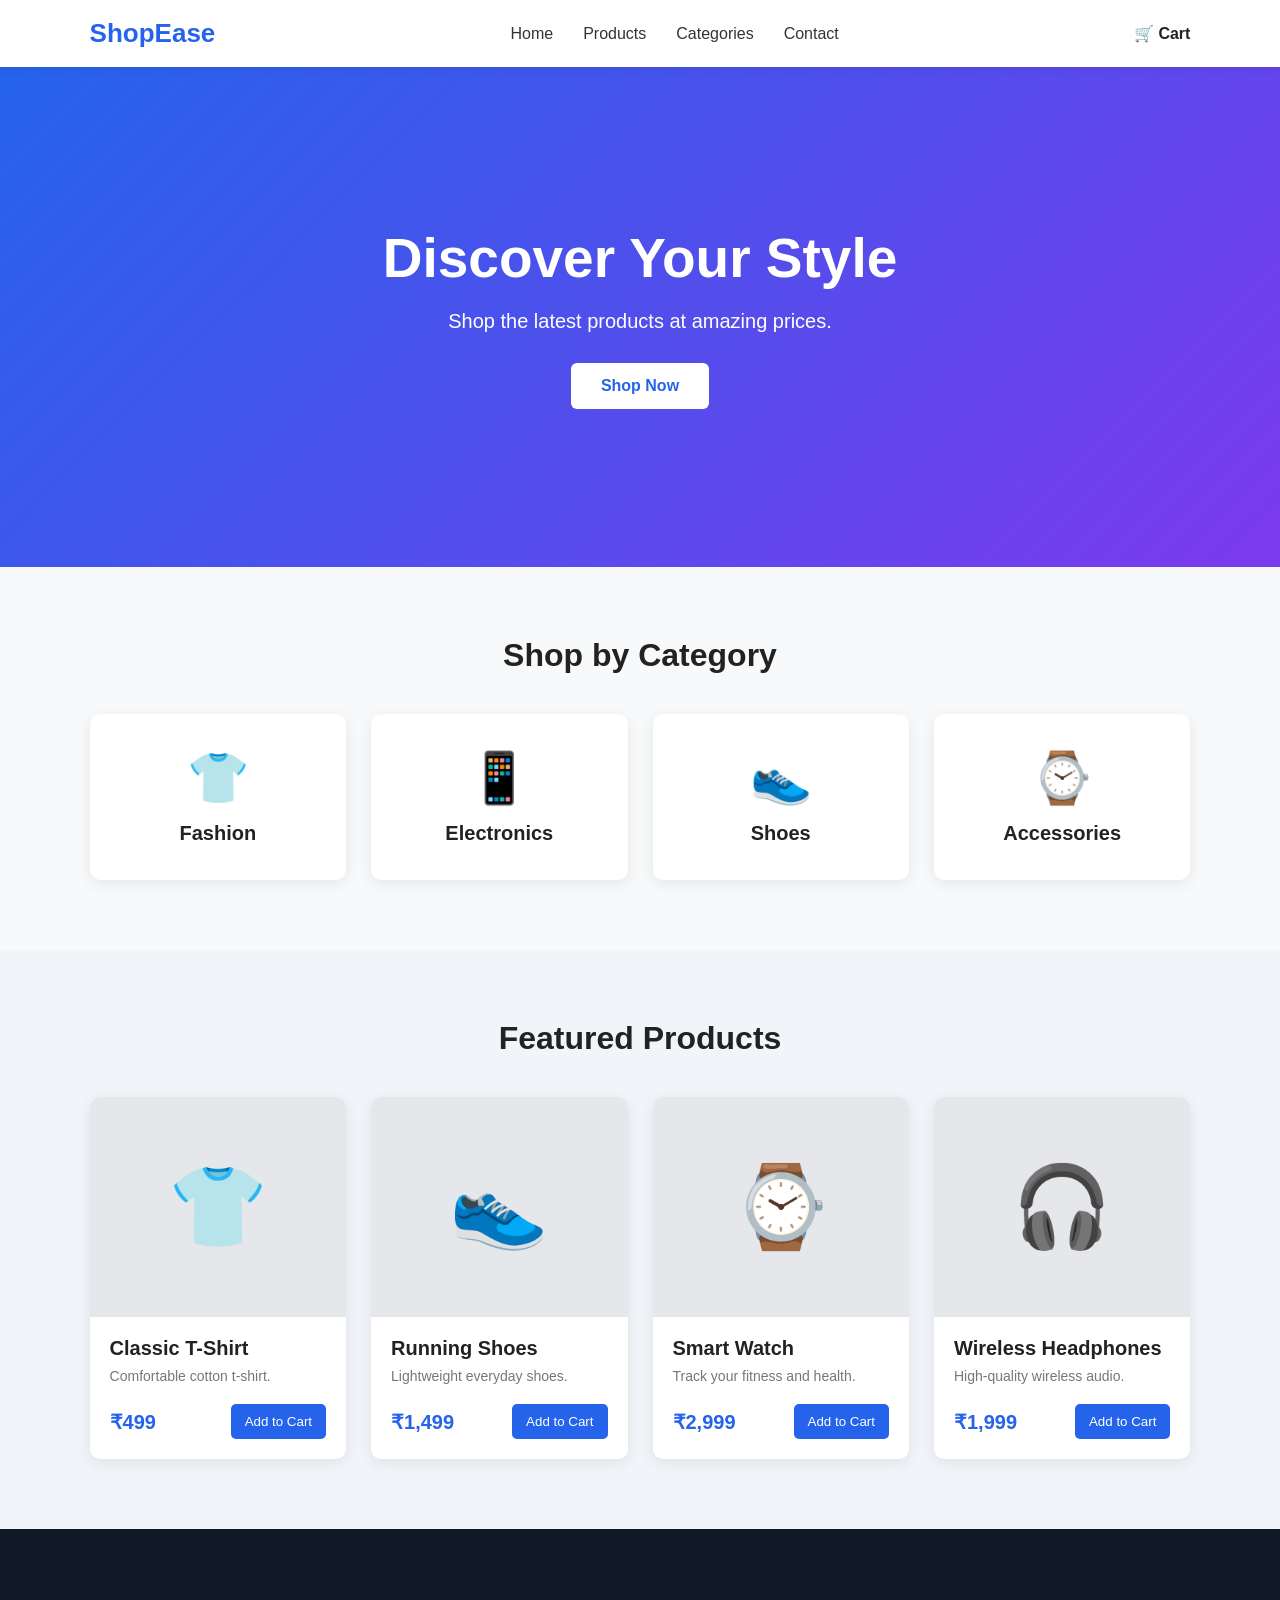
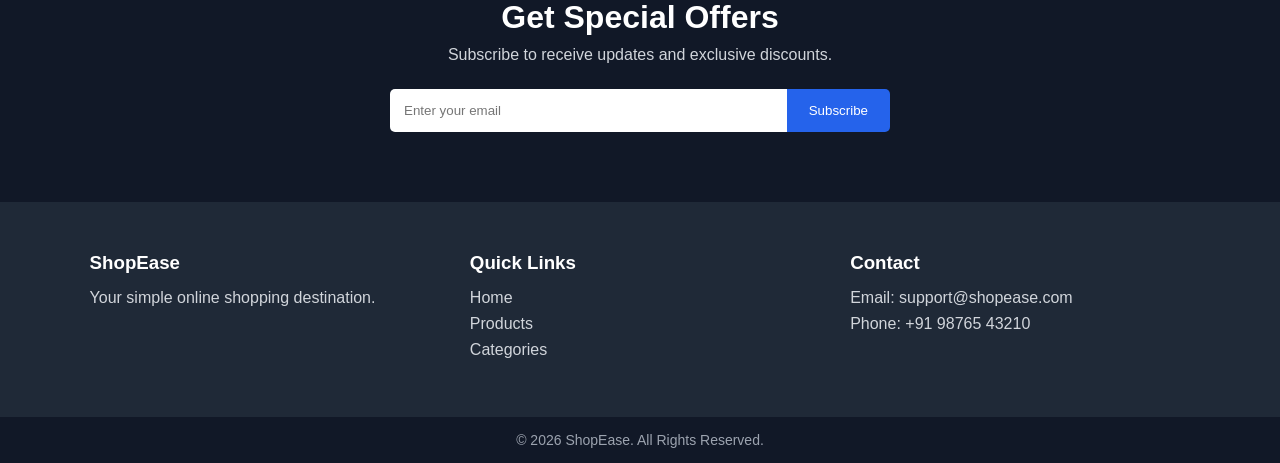
==== index.html @ 29c27fd0 "initial commit" ====
<!DOCTYPE html>
<html lang="en">
<head>
    <meta charset="UTF-8">
    <meta name="viewport" content="width=device-width, initial-scale=1.0">
    <title>ShopEase - E-Commerce</title>

    <!-- CSS -->
    <link rel="stylesheet" href="./styles/index.css">
</head>
<body>

    <!-- Header -->
    <header>
        <div class="logo">ShopEase</div>

        <nav>
            <a href="#">Home</a>
            <a href="#products">Products</a>
            <a href="#categories">Categories</a>
            <a href="#contact">Contact</a>
        </nav>

        <div class="cart">
            🛒 Cart
        </div>
    </header>

    <!-- Hero Section -->
    <section class="hero">
        <div class="hero-content">
            <h1>Discover Your Style</h1>
            <p>Shop the latest products at amazing prices.</p>
            <a href="#products" class="btn">Shop Now</a>
        </div>
    </section>

    <!-- Categories -->
    <section id="categories" class="section">
        <h2>Shop by Category</h2>

        <div class="categories">
            <div class="category">
                <div class="category-icon">👕</div>
                <h3>Fashion</h3>
            </div>

            <div class="category">
                <div class="category-icon">📱</div>
                <h3>Electronics</h3>
            </div>

            <div class="category">
                <div class="category-icon">👟</div>
                <h3>Shoes</h3>
            </div>

            <div class="category">
                <div class="category-icon">⌚</div>
                <h3>Accessories</h3>
            </div>
        </div>
    </section>

    <!-- Products -->
    <section id="products" class="section products-section">
        <h2>Featured Products</h2>

        <div class="products">

            <div class="product-card">
                <div class="product-image">👕</div>
                <div class="product-info">
                    <h3>Classic T-Shirt</h3>
                    <p class="description">Comfortable cotton t-shirt.</p>
                    <div class="product-bottom">
                        <span class="price">₹499</span>
                        <button>Add to Cart</button>
                    </div>
                </div>
            </div>

            <div class="product-card">
                <div class="product-image">👟</div>
                <div class="product-info">
                    <h3>Running Shoes</h3>
                    <p class="description">Lightweight everyday shoes.</p>
                    <div class="product-bottom">
                        <span class="price">₹1,499</span>
                        <button>Add to Cart</button>
                    </div>
                </div>
            </div>

            <div class="product-card">
                <div class="product-image">⌚</div>
                <div class="product-info">
                    <h3>Smart Watch</h3>
                    <p class="description">Track your fitness and health.</p>
                    <div class="product-bottom">
                        <span class="price">₹2,999</span>
                        <button>Add to Cart</button>
                    </div>
                </div>
            </div>

            <div class="product-card">
                <div class="product-image">🎧</div>
                <div class="product-info">
                    <h3>Wireless Headphones</h3>
                    <p class="description">High-quality wireless audio.</p>
                    <div class="product-bottom">
                        <span class="price">₹1,999</span>
                        <button>Add to Cart</button>
                    </div>
                </div>
            </div>

        </div>
    </section>

    <!-- Newsletter -->
    <section class="newsletter">
        <h2>Get Special Offers</h2>
        <p>Subscribe to receive updates and exclusive discounts.</p>

        <form>
            <input type="email" placeholder="Enter your email">
            <button type="submit">Subscribe</button>
        </form>
    </section>

    <!-- Footer -->
    <footer id="contact">
        <div>
            <h3>ShopEase</h3>
            <p>Your simple online shopping destination.</p>
        </div>

        <div>
            <h3>Quick Links</h3>
            <a href="#">Home</a>
            <a href="#products">Products</a>
            <a href="#categories">Categories</a>
        </div>

        <div>
            <h3>Contact</h3>
            <p>Email: support@shopease.com</p>
            <p>Phone: +91 98765 43210</p>
        </div>
    </footer>

    <div class="copyright">
        <p>© 2026 ShopEase. All Rights Reserved.</p>
    </div>

</body>
</html>
---- styles/index.css ----
/* Reset */
* {
    margin: 0;
    padding: 0;
    box-sizing: border-box;
}

html {
    scroll-behavior: smooth;
}

body {
    font-family: Arial, Helvetica, sans-serif;
    background: #f8f9fa;
    color: #222;
}

/* Header */
header {
    width: 100%;
    background: white;
    padding: 18px 7%;
    display: flex;
    align-items: center;
    justify-content: space-between;
    box-shadow: 0 2px 10px rgba(0, 0, 0, 0.08);
    position: sticky;
    top: 0;
    z-index: 1000;
}

.logo {
    font-size: 26px;
    font-weight: bold;
    color: #2563eb;
}

nav {
    display: flex;
    gap: 30px;
}

nav a {
    text-decoration: none;
    color: #333;
    font-weight: 500;
}

nav a:hover {
    color: #2563eb;
}

.cart {
    font-weight: bold;
    cursor: pointer;
}

/* Hero */
.hero {
    min-height: 500px;
    background: linear-gradient(
        135deg,
        #2563eb,
        #7c3aed
    );

    display: flex;
    align-items: center;
    justify-content: center;
    text-align: center;
    color: white;
    padding: 40px 20px;
}

.hero-content h1 {
    font-size: 55px;
    margin-bottom: 20px;
}

.hero-content p {
    font-size: 20px;
    margin-bottom: 30px;
}

.btn {
    display: inline-block;
    background: white;
    color: #2563eb;
    text-decoration: none;
    padding: 14px 30px;
    border-radius: 6px;
    font-weight: bold;
}

.btn:hover {
    background: #f1f5f9;
}

/* Common Section */
.section {
    padding: 70px 7%;
}

.section h2 {
    text-align: center;
    font-size: 32px;
    margin-bottom: 40px;
}

/* Categories */
.categories {
    display: grid;
    grid-template-columns: repeat(4, 1fr);
    gap: 25px;
}

.category {
    background: white;
    padding: 35px 20px;
    text-align: center;
    border-radius: 10px;
    box-shadow: 0 4px 15px rgba(0, 0, 0, 0.08);
    transition: 0.3s;
}

.category:hover {
    transform: translateY(-5px);
}

.category-icon {
    font-size: 50px;
    margin-bottom: 15px;
}

.category h3 {
    font-size: 20px;
}

/* Products */
.products-section {
    background: #f1f5f9;
}

.products {
    display: grid;
    grid-template-columns: repeat(4, 1fr);
    gap: 25px;
}

.product-card {
    background: white;
    border-radius: 10px;
    overflow: hidden;
    box-shadow: 0 4px 15px rgba(0, 0, 0, 0.08);
    transition: 0.3s;
}

.product-card:hover {
    transform: translateY(-6px);
}

.product-image {
    height: 220px;
    background: #e5e7eb;
    display: flex;
    align-items: center;
    justify-content: center;
    font-size: 80px;
}

.product-info {
    padding: 20px;
}

.product-info h3 {
    font-size: 20px;
    margin-bottom: 8px;
}

.description {
    color: #777;
    font-size: 14px;
    margin-bottom: 20px;
}

.product-bottom {
    display: flex;
    align-items: center;
    justify-content: space-between;
}

.price {
    color: #2563eb;
    font-size: 20px;
    font-weight: bold;
}

.product-bottom button {
    border: none;
    background: #2563eb;
    color: white;
    padding: 10px 14px;
    border-radius: 5px;
    cursor: pointer;
}

.product-bottom button:hover {
    background: #1d4ed8;
}

/* Newsletter */
.newsletter {
    background: #111827;
    color: white;
    text-align: center;
    padding: 70px 20px;
}

.newsletter h2 {
    font-size: 32px;
    margin-bottom: 10px;
}

.newsletter p {
    color: #d1d5db;
    margin-bottom: 25px;
}

.newsletter form {
    display: flex;
    max-width: 500px;
    margin: auto;
}

.newsletter input {
    flex: 1;
    padding: 14px;
    border: none;
    outline: none;
    border-radius: 5px 0 0 5px;
}

.newsletter button {
    padding: 14px 22px;
    border: none;
    background: #2563eb;
    color: white;
    cursor: pointer;
    border-radius: 0 5px 5px 0;
}

/* Footer */
footer {
    background: #1f2937;
    color: white;
    padding: 50px 7%;
    display: grid;
    grid-template-columns: repeat(3, 1fr);
    gap: 40px;
}

footer h3 {
    margin-bottom: 15px;
}

footer p {
    color: #d1d5db;
    margin-bottom: 8px;
}

footer a {
    display: block;
    color: #d1d5db;
    text-decoration: none;
    margin-bottom: 8px;
}

footer a:hover {
    color: white;
}

.copyright {
    background: #111827;
    color: #9ca3af;
    text-align: center;
    padding: 15px;
    font-size: 14px;
}

/* Responsive Design */
@media (max-width: 900px) {

    .products {
        grid-template-columns: repeat(2, 1fr);
    }

    .categories {
        grid-template-columns: repeat(2, 1fr);
    }

    header {
        padding: 15px 4%;
    }

    nav {
        gap: 15px;
    }
}

@media (max-width: 600px) {

    header {
        flex-direction: column;
        gap: 15px;
    }

    nav {
        flex-wrap: wrap;
        justify-content: center;
    }

    .hero-content h1 {
        font-size: 38px;
    }

    .hero-content p {
        font-size: 16px;
    }

    .products,
    .categories {
        grid-template-columns: 1fr;
    }

    footer {
        grid-template-columns: 1fr;
        text-align: center;
    }

    .newsletter form {
        flex-direction: column;
        gap: 10px;
    }

    .newsletter input,
    .newsletter button {
        width: 100%;
        border-radius: 5px;
    }
}
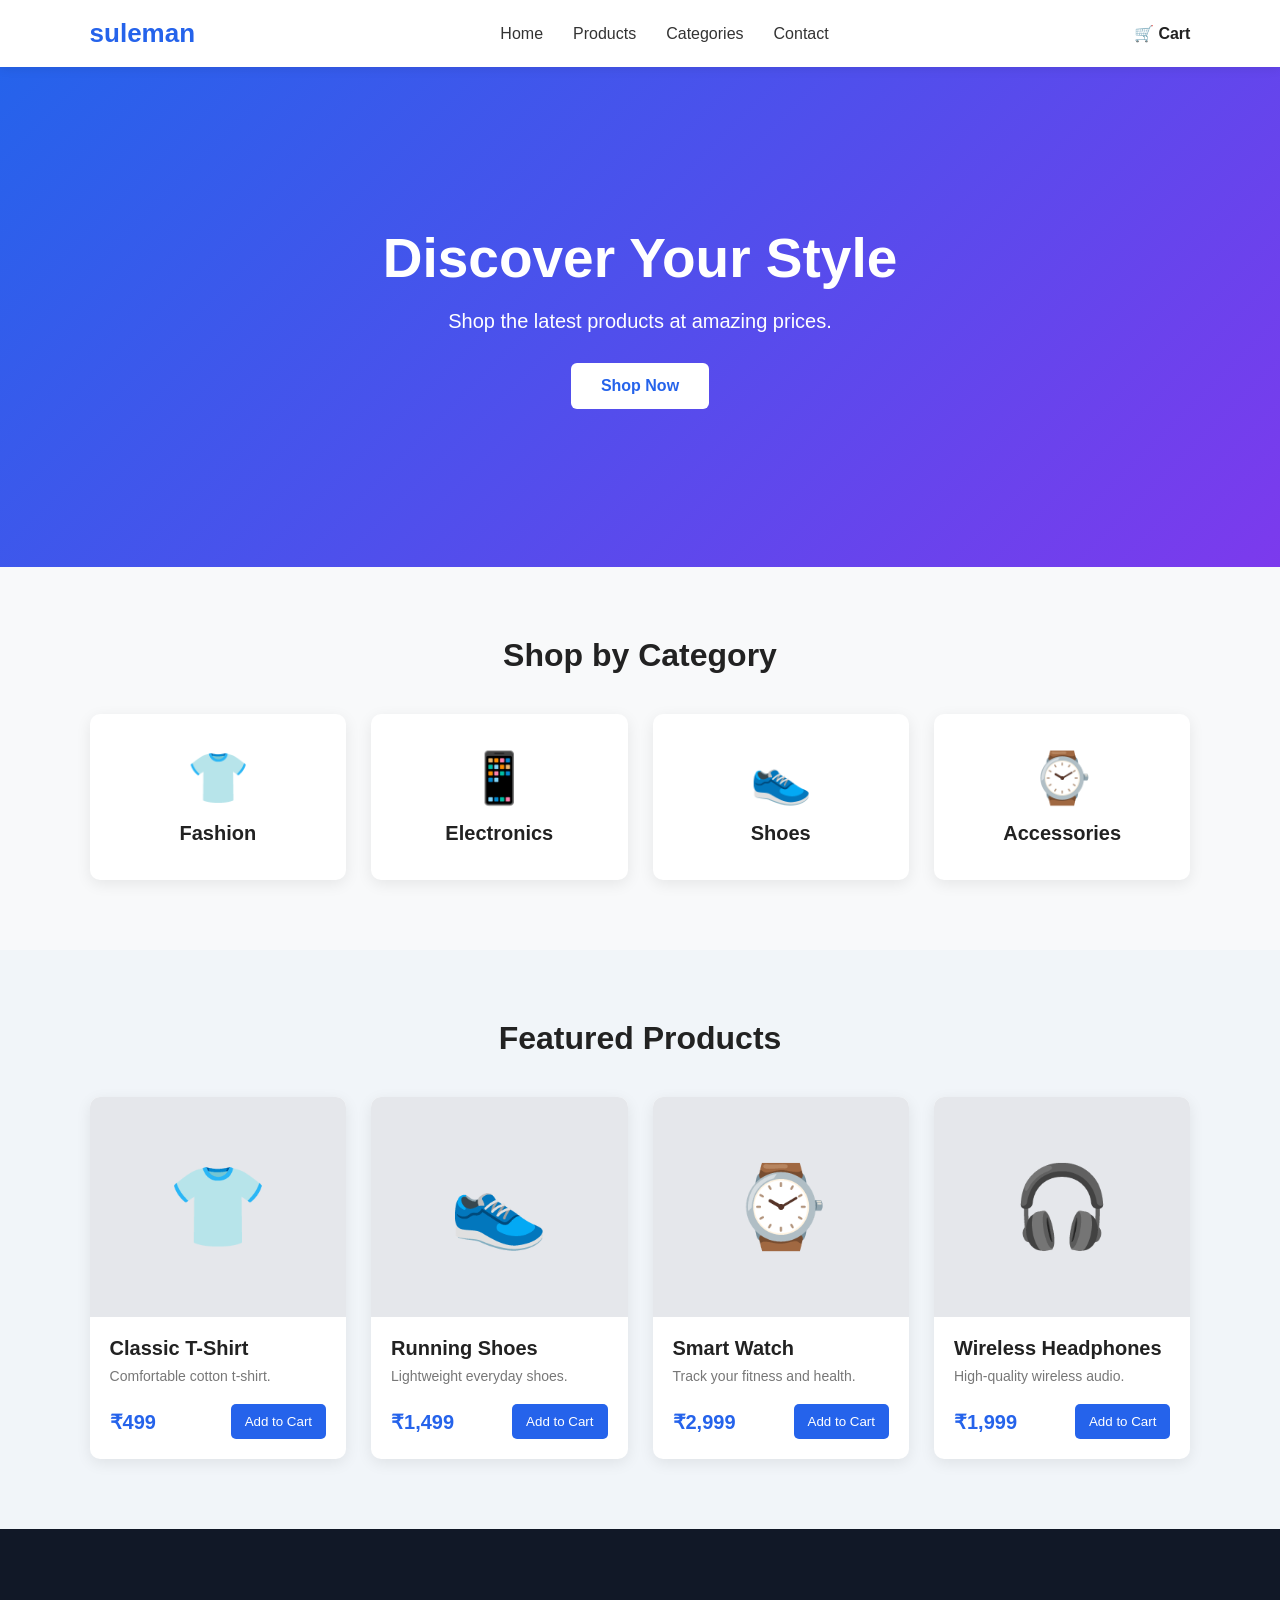
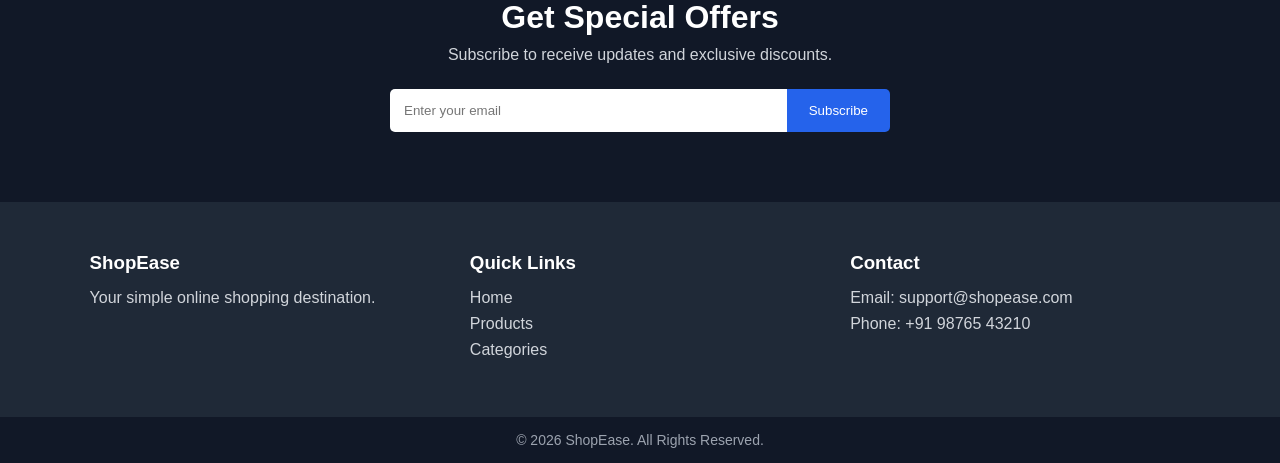
==== commit 60a1859b: "updated name of website" ====
--- a/index.html
+++ b/index.html
@@ -12,7 +12,7 @@
 
     <!-- Header -->
     <header>
-        <div class="logo">ShopEase</div>
+        <div class="logo">suleman</div>
 
         <nav>
             <a href="#">Home</a>
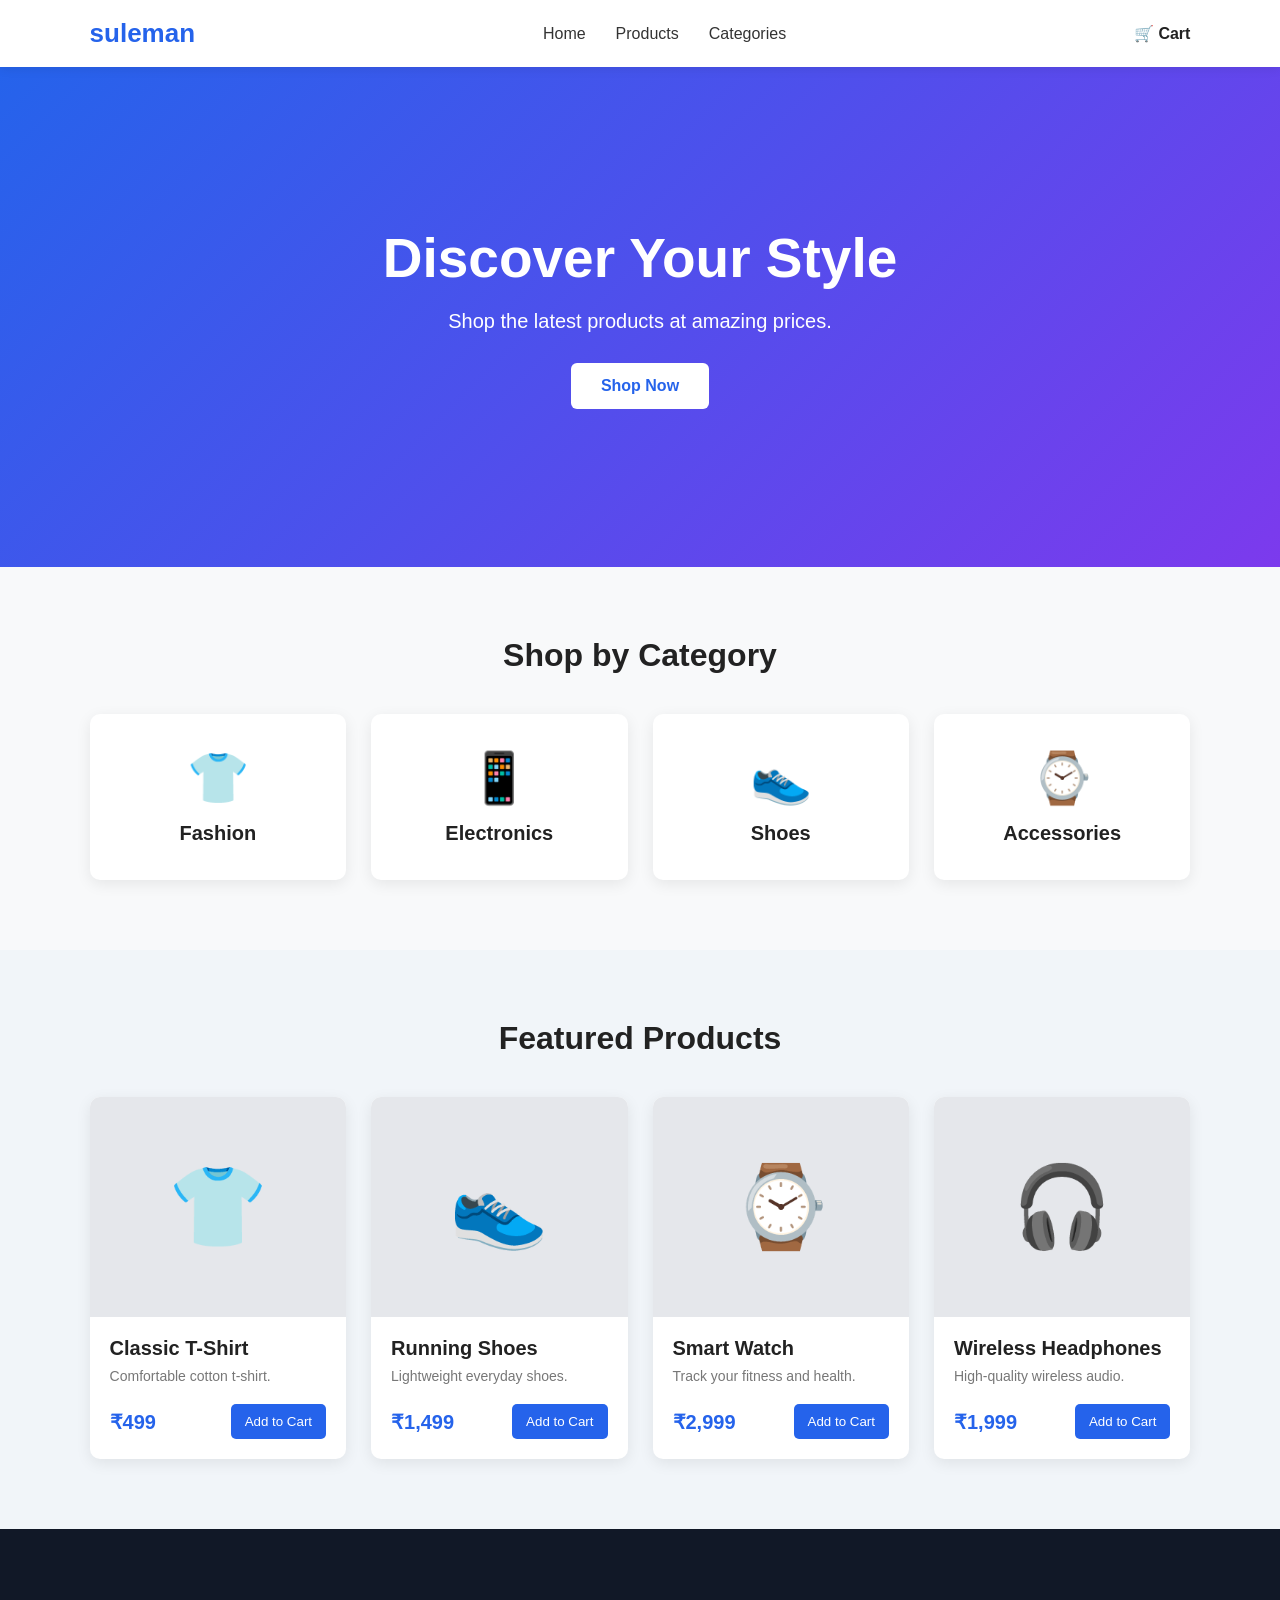
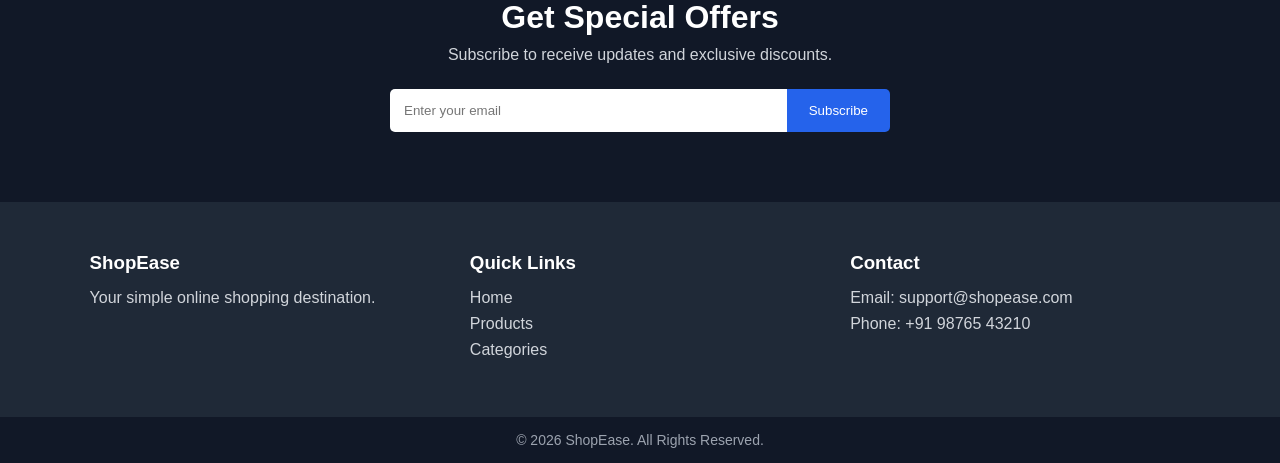
==== commit 06222d63: "updated index file" ====
--- a/index.html
+++ b/index.html
@@ -18,7 +18,6 @@
             <a href="#">Home</a>
             <a href="#products">Products</a>
             <a href="#categories">Categories</a>
-            <a href="#contact">Contact</a>
         </nav>
 
         <div class="cart">
